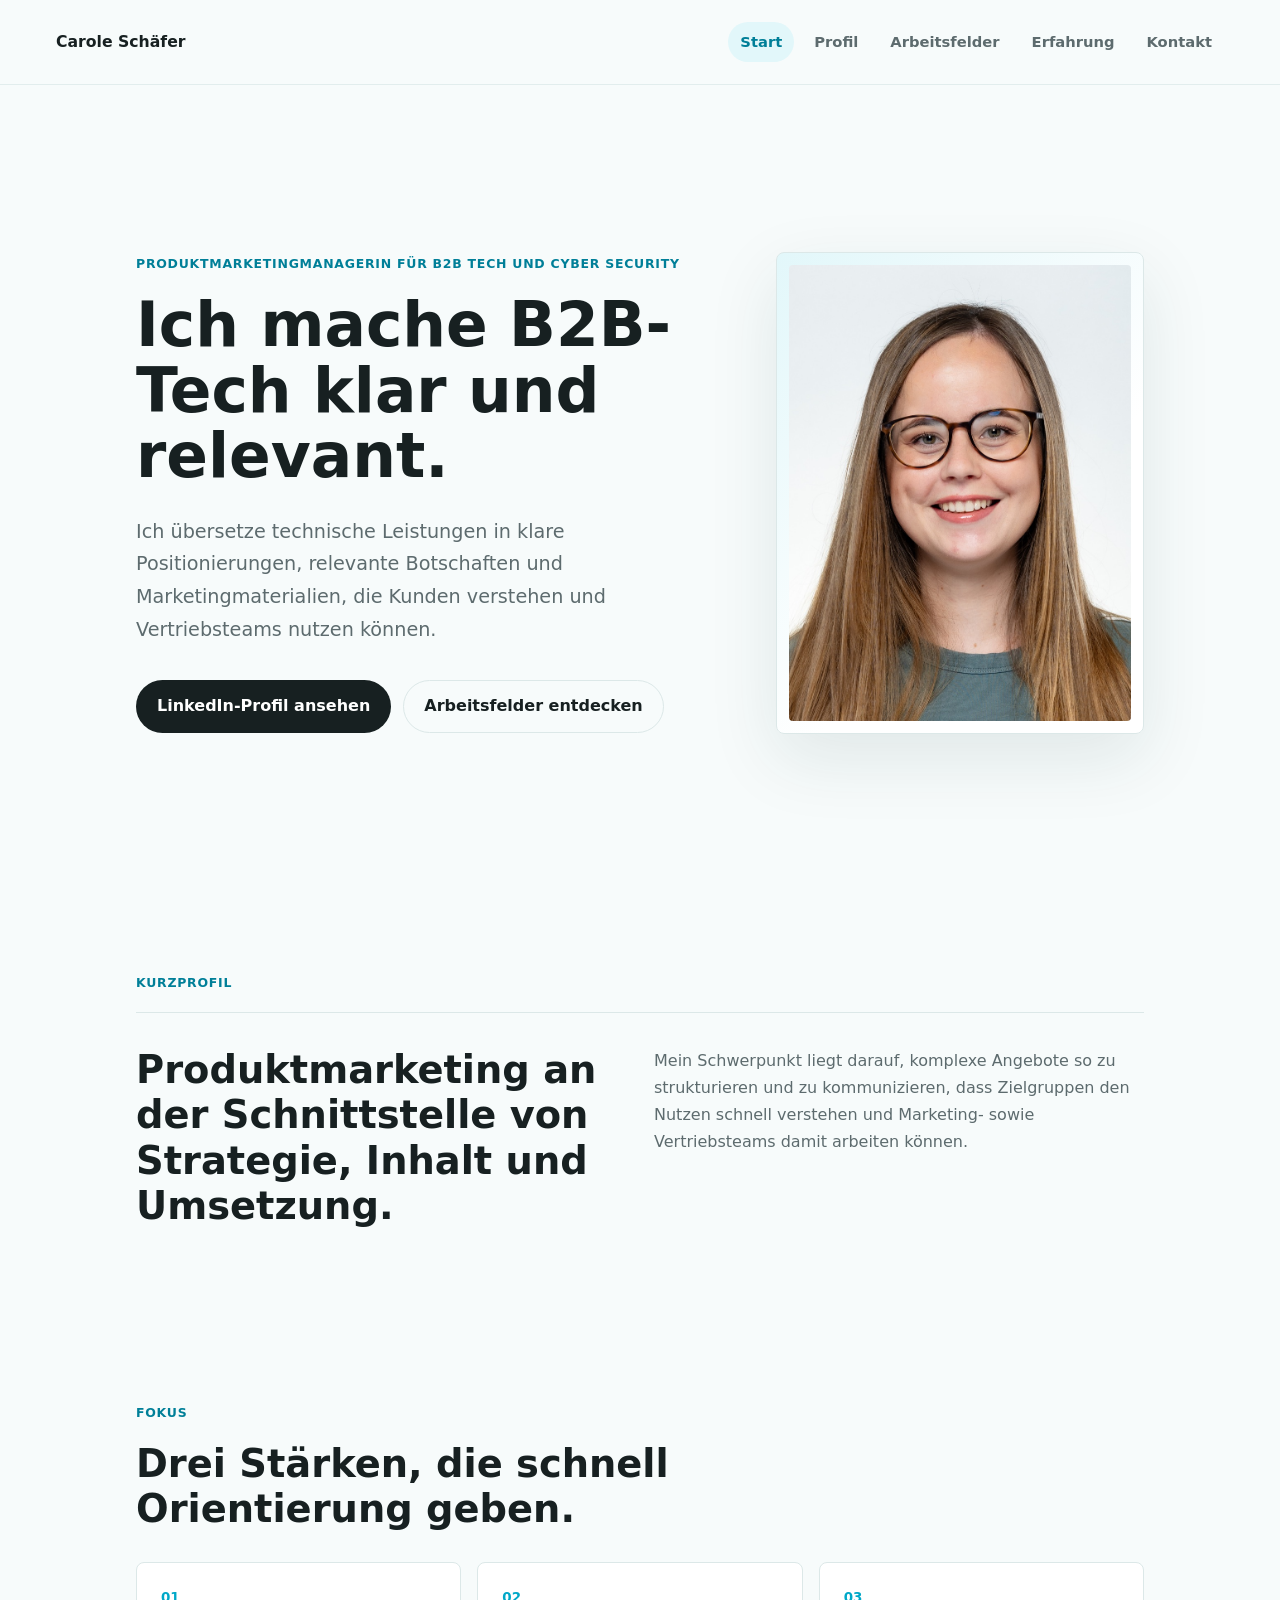
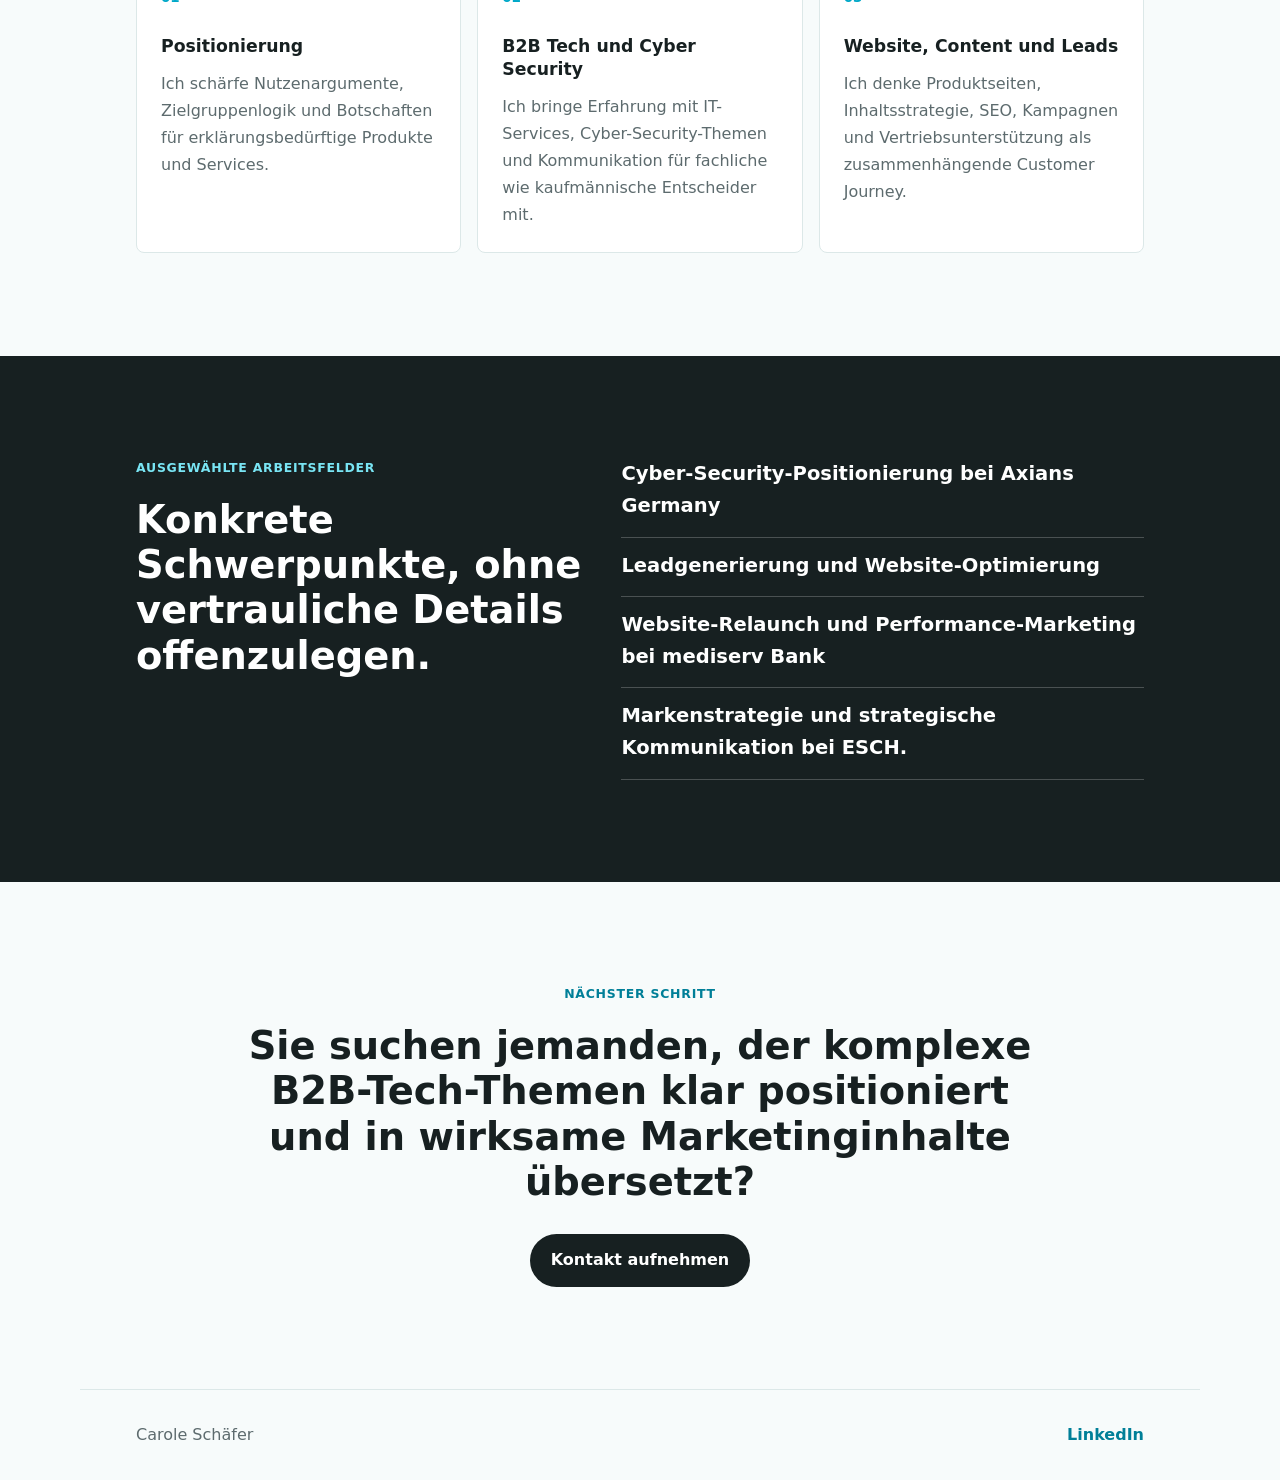
==== index.html @ c72635a1 "Build static portfolio website" ====
<!doctype html>
<html lang="de">
  <head>
    <meta charset="utf-8">
    <meta name="viewport" content="width=device-width, initial-scale=1">
    <title>Carole Schäfer | Produktmarketing für B2B Tech</title>
    <meta name="description" content="Carole Schäfer verbindet Produktmarketing, Positionierung und B2B-Kommunikation für erklärungsbedürftige IT- und Cyber-Security-Lösungen.">
    <link rel="stylesheet" href="styles.css">
  </head>
  <body>
    <header class="site-header">
      <a class="brand" href="index.html" aria-label="Startseite">Carole Schäfer</a>
      <nav class="site-nav" aria-label="Hauptnavigation">
        <a class="active" href="index.html">Start</a>
        <a href="profil.html">Profil</a>
        <a href="arbeitsfelder.html">Arbeitsfelder</a>
        <a href="erfahrung.html">Erfahrung</a>
        <a href="kontakt.html">Kontakt</a>
      </nav>
    </header>

    <main>
      <section class="hero">
        <div class="hero-copy">
          <p class="eyebrow">Produktmarketingmanagerin für B2B Tech und Cyber Security</p>
          <h1>Ich mache B2B-Tech klar und relevant.</h1>
          <p class="hero-text">Ich übersetze technische Leistungen in klare Positionierungen, relevante Botschaften und Marketingmaterialien, die Kunden verstehen und Vertriebsteams nutzen können.</p>
          <div class="hero-actions">
            <a class="button primary" href="https://www.linkedin.com/in/carole-schaefer/">LinkedIn-Profil ansehen</a>
            <a class="button secondary" href="arbeitsfelder.html">Arbeitsfelder entdecken</a>
          </div>
        </div>
        <figure class="portrait-frame">
          <img src="assets/carole-schaefer-portrait.jpg" alt="Porträt von Carole Schäfer" width="825" height="1100">
        </figure>
      </section>

      <section class="section compact">
        <div class="section-kicker">Kurzprofil</div>
        <div class="intro-grid">
          <h2>Produktmarketing an der Schnittstelle von Strategie, Inhalt und Umsetzung.</h2>
          <p>Mein Schwerpunkt liegt darauf, komplexe Angebote so zu strukturieren und zu kommunizieren, dass Zielgruppen den Nutzen schnell verstehen und Marketing- sowie Vertriebsteams damit arbeiten können.</p>
        </div>
      </section>

      <section class="section">
        <div class="section-heading">
          <p class="section-kicker">Fokus</p>
          <h2>Drei Stärken, die schnell Orientierung geben.</h2>
        </div>
        <div class="feature-grid">
          <article class="feature">
            <span>01</span>
            <h3>Positionierung</h3>
            <p>Ich schärfe Nutzenargumente, Zielgruppenlogik und Botschaften für erklärungsbedürftige Produkte und Services.</p>
          </article>
          <article class="feature">
            <span>02</span>
            <h3>B2B Tech und Cyber Security</h3>
            <p>Ich bringe Erfahrung mit IT-Services, Cyber-Security-Themen und Kommunikation für fachliche wie kaufmännische Entscheider mit.</p>
          </article>
          <article class="feature">
            <span>03</span>
            <h3>Website, Content und Leads</h3>
            <p>Ich denke Produktseiten, Inhaltsstrategie, SEO, Kampagnen und Vertriebsunterstützung als zusammenhängende Customer Journey.</p>
          </article>
        </div>
      </section>

      <section class="section split-band">
        <div>
          <p class="section-kicker">Ausgewählte Arbeitsfelder</p>
          <h2>Konkrete Schwerpunkte, ohne vertrauliche Details offenzulegen.</h2>
        </div>
        <div class="link-list">
          <a href="arbeitsfelder.html#cyber-security">Cyber-Security-Positionierung bei Axians Germany</a>
          <a href="arbeitsfelder.html#leadgenerierung">Leadgenerierung und Website-Optimierung</a>
          <a href="arbeitsfelder.html#mediserv">Website-Relaunch und Performance-Marketing bei mediserv Bank</a>
          <a href="arbeitsfelder.html#esch">Markenstrategie und strategische Kommunikation bei ESCH.</a>
        </div>
      </section>

      <section class="section closing-cta">
        <p class="section-kicker">Nächster Schritt</p>
        <h2>Sie suchen jemanden, der komplexe B2B-Tech-Themen klar positioniert und in wirksame Marketinginhalte übersetzt?</h2>
        <a class="button primary" href="kontakt.html">Kontakt aufnehmen</a>
      </section>
    </main>

    <footer class="site-footer">
      <p>Carole Schäfer</p>
      <a href="https://www.linkedin.com/in/carole-schaefer/">LinkedIn</a>
    </footer>
  </body>
</html>
---- styles.css ----
:root {
  --bg: #f7fbfb;
  --surface: #ffffff;
  --text: #172021;
  --muted: #5d6b6e;
  --line: #dce8e8;
  --accent: #00a8c8;
  --accent-deep: #007f98;
  --accent-soft: #e2f7fa;
  --shadow: 0 24px 70px rgba(20, 54, 58, 0.1);
  --font-sans: ui-sans-serif, system-ui, -apple-system, BlinkMacSystemFont, "Segoe UI", Arial, sans-serif;
  --max: 1120px;
}

* {
  box-sizing: border-box;
}

html {
  scroll-behavior: smooth;
}

body {
  margin: 0;
  background: var(--bg);
  color: var(--text);
  font-family: var(--font-sans);
  font-size: 16px;
  line-height: 1.65;
  text-rendering: optimizeLegibility;
  -webkit-font-smoothing: antialiased;
}

img {
  display: block;
  max-width: 100%;
}

a {
  color: inherit;
}

.site-header {
  align-items: center;
  background: rgba(247, 251, 251, 0.92);
  backdrop-filter: blur(18px);
  border-bottom: 1px solid rgba(220, 232, 232, 0.78);
  display: flex;
  gap: 28px;
  justify-content: space-between;
  margin: 0 auto;
  max-width: 100%;
  padding: 22px clamp(20px, 5vw, 56px);
  position: sticky;
  top: 0;
  z-index: 10;
}

.brand {
  color: var(--text);
  font-size: 0.98rem;
  font-weight: 720;
  letter-spacing: 0;
  text-decoration: none;
  white-space: nowrap;
}

.site-nav {
  align-items: center;
  display: flex;
  flex-wrap: wrap;
  gap: 8px;
  justify-content: flex-end;
}

.site-nav a {
  border-radius: 999px;
  color: var(--muted);
  font-size: 0.92rem;
  font-weight: 620;
  padding: 8px 12px;
  text-decoration: none;
}

.site-nav a:hover,
.site-nav a.active {
  background: var(--accent-soft);
  color: var(--accent-deep);
}

.hero,
.page-hero,
.contact-hero,
.section,
.site-footer {
  margin: 0 auto;
  max-width: var(--max);
  padding-left: clamp(20px, 5vw, 56px);
  padding-right: clamp(20px, 5vw, 56px);
}

.hero {
  align-items: center;
  display: grid;
  gap: clamp(36px, 7vw, 88px);
  grid-template-columns: minmax(0, 1.08fr) minmax(280px, 0.72fr);
  min-height: calc(100vh - 84px);
  padding-bottom: clamp(56px, 8vw, 92px);
  padding-top: clamp(56px, 8vw, 92px);
}

.hero-copy h1,
.page-hero h1,
.contact-hero h1 {
  font-family: var(--font-sans);
  font-size: clamp(2.55rem, 4.8vw, 4.55rem);
  font-weight: 700;
  letter-spacing: 0;
  line-height: 1.06;
  margin: 0;
  overflow-wrap: break-word;
}

.hero-copy h1 {
  max-width: 820px;
}

.page-hero h1,
.contact-hero h1 {
  font-size: clamp(2.35rem, 4vw, 3.95rem);
  max-width: 940px;
}

.eyebrow,
.section-kicker {
  color: var(--accent-deep);
  font-size: 0.78rem;
  font-weight: 760;
  letter-spacing: 0.06em;
  margin: 0 0 18px;
  text-transform: uppercase;
}

.hero-text,
.page-hero p,
.contact-hero p {
  color: var(--muted);
  font-size: clamp(1.05rem, 1.55vw, 1.2rem);
  line-height: 1.7;
  margin: 28px 0 0;
  max-width: 700px;
}

.hero-actions {
  display: flex;
  flex-wrap: wrap;
  gap: 12px;
  margin-top: 34px;
}

.button {
  align-items: center;
  border: 1px solid transparent;
  border-radius: 999px;
  display: inline-flex;
  font-weight: 700;
  justify-content: center;
  min-height: 48px;
  padding: 12px 20px;
  text-decoration: none;
  transition: transform 180ms ease, border-color 180ms ease, background 180ms ease;
}

.button:hover {
  transform: translateY(-1px);
}

.button.primary {
  background: var(--text);
  color: white;
}

.button.secondary {
  border-color: var(--line);
  color: var(--text);
}

.portrait-frame {
  background: linear-gradient(135deg, var(--accent-soft), #ffffff 62%);
  border: 1px solid var(--line);
  border-radius: 8px;
  box-shadow: var(--shadow);
  margin: 0;
  overflow: hidden;
  padding: 12px;
}

.portrait-frame img {
  aspect-ratio: 3 / 4;
  border-radius: 4px;
  height: auto;
  object-fit: cover;
  object-position: center top;
  width: 100%;
}

.section {
  padding-bottom: clamp(60px, 8vw, 104px);
  padding-top: clamp(60px, 8vw, 104px);
}

.section.compact {
  padding-bottom: clamp(44px, 6vw, 72px);
  padding-top: clamp(44px, 6vw, 72px);
}

.section-heading {
  margin-bottom: 30px;
  max-width: 720px;
}

h2,
h3,
p {
  overflow-wrap: anywhere;
}

h2 {
  font-size: clamp(1.85rem, 3vw, 2.9rem);
  font-weight: 690;
  letter-spacing: 0;
  line-height: 1.18;
  margin: 0;
}

h3 {
  font-size: 1.08rem;
  font-weight: 690;
  line-height: 1.32;
  margin: 0 0 12px;
}

p {
  margin: 0;
}

.intro-grid {
  border-top: 1px solid var(--line);
  display: grid;
  gap: 28px;
  grid-template-columns: 1fr 1fr;
  padding-top: 34px;
}

.intro-grid p,
.long-copy p,
.feature p,
.principle-grid p,
.work-item p,
.credential-grid p,
.contact-note p {
  color: var(--muted);
  font-size: 1rem;
  line-height: 1.7;
}

.feature-grid,
.principle-grid,
.credential-grid {
  display: grid;
  gap: 16px;
  grid-template-columns: repeat(3, minmax(0, 1fr));
}

.feature,
.principle-grid article,
.credential-grid article,
.contact-note {
  background: var(--surface);
  border: 1px solid var(--line);
  border-radius: 8px;
  padding: 24px;
}

.feature span {
  color: var(--accent);
  display: block;
  font-size: 0.84rem;
  font-weight: 760;
  margin-bottom: 26px;
}

.split-band {
  align-items: start;
  background: var(--text);
  color: white;
  display: grid;
  gap: 36px;
  grid-template-columns: 0.86fr 1fr;
  max-width: 100%;
  padding-left: max(clamp(20px, 5vw, 56px), calc((100vw - var(--max)) / 2 + 56px));
  padding-right: max(clamp(20px, 5vw, 56px), calc((100vw - var(--max)) / 2 + 56px));
}

.split-band .section-kicker {
  color: #79e5f4;
}

.link-list {
  display: grid;
  gap: 12px;
}

.link-list a {
  border-bottom: 1px solid rgba(255, 255, 255, 0.22);
  color: white;
  font-size: clamp(1.05rem, 1.55vw, 1.22rem);
  font-weight: 660;
  padding: 0 0 14px;
  text-decoration: none;
}

.link-list a:hover {
  color: #91edf7;
}

.closing-cta {
  text-align: center;
}

.closing-cta h2 {
  margin: 0 auto 30px;
  max-width: 820px;
}

.page-hero,
.contact-hero {
  padding-bottom: clamp(52px, 7vw, 88px);
  padding-top: clamp(70px, 10vw, 128px);
}

.page-hero h1,
.contact-hero h1 {
  max-width: 980px;
}

.profile-layout {
  align-items: start;
  border-top: 1px solid var(--line);
  display: grid;
  gap: clamp(28px, 5vw, 64px);
  grid-template-columns: minmax(220px, 0.38fr) minmax(0, 1fr);
  padding-top: 34px;
}

.profile-image {
  aspect-ratio: 4 / 5;
  border-radius: 8px;
  box-shadow: var(--shadow);
  object-fit: cover;
  object-position: center top;
  width: 100%;
}

.long-copy {
  display: grid;
  gap: 18px;
}

.long-copy h2 {
  margin-bottom: 6px;
}

.check-list {
  color: var(--muted);
  display: grid;
  gap: 12px;
  list-style: none;
  margin: 0;
  padding: 0;
}

.check-list li {
  padding-left: 24px;
  position: relative;
}

.check-list li::before {
  background: var(--accent);
  border-radius: 999px;
  content: "";
  height: 7px;
  left: 0;
  position: absolute;
  top: 0.72em;
  width: 7px;
}

.split-band .check-list {
  color: rgba(255, 255, 255, 0.78);
}

.work-stack {
  display: grid;
  gap: 22px;
}

.work-item {
  background: var(--surface);
  border: 1px solid var(--line);
  border-radius: 8px;
  display: grid;
  gap: 18px;
  padding: clamp(24px, 5vw, 44px);
}

.timeline {
  display: grid;
  gap: 18px;
}

.timeline-item {
  align-items: start;
  background: var(--surface);
  border: 1px solid var(--line);
  border-radius: 8px;
  display: grid;
  gap: 28px;
  grid-template-columns: 0.34fr 1fr;
  padding: clamp(24px, 5vw, 42px);
}

.timeline-meta {
  display: grid;
  gap: 6px;
}

.timeline-meta span,
.timeline-meta em {
  color: var(--muted);
  font-style: normal;
}

.timeline-meta strong {
  color: var(--accent-deep);
}

.timeline-item h2 {
  font-family: var(--font-sans);
  font-size: clamp(1.45rem, 2vw, 2rem);
  font-weight: 690;
  line-height: 1.18;
  margin-bottom: 18px;
}

.tag-list {
  display: flex;
  flex-wrap: wrap;
  gap: 10px;
}

.tag-list span {
  background: var(--accent-soft);
  border: 1px solid #c6eef3;
  border-radius: 999px;
  color: var(--accent-deep);
  font-size: 0.92rem;
  font-weight: 650;
  padding: 9px 13px;
}

.contact-hero {
  min-height: calc(100vh - 180px);
}

.contact-hero .button {
  margin-top: 34px;
}

.contact-note {
  margin-left: auto;
  margin-right: auto;
  max-width: 760px;
  text-align: center;
}

.contact-note h2 {
  font-size: clamp(1.6rem, 2.4vw, 2.25rem);
  margin-bottom: 16px;
}

.site-footer {
  align-items: center;
  border-top: 1px solid var(--line);
  color: var(--muted);
  display: flex;
  justify-content: space-between;
  padding-bottom: 32px;
  padding-top: 32px;
}

.site-footer a {
  color: var(--accent-deep);
  font-weight: 700;
  text-decoration: none;
}

@media (max-width: 900px) {
  .hero,
  .intro-grid,
  .split-band,
  .profile-layout,
  .timeline-item {
    grid-template-columns: 1fr;
  }

  .hero {
    min-height: 0;
  }

  .portrait-frame {
    max-width: 460px;
  }

  .feature-grid,
  .principle-grid,
  .credential-grid {
    grid-template-columns: 1fr;
  }

  .split-band {
    padding-left: clamp(20px, 5vw, 56px);
    padding-right: clamp(20px, 5vw, 56px);
  }
}

@media (max-width: 640px) {
  .site-header {
    align-items: flex-start;
    flex-direction: column;
    gap: 14px;
    padding-bottom: 16px;
    padding-top: 16px;
    position: static;
  }

  .site-nav {
    justify-content: flex-start;
  }

  .site-nav a {
    font-size: 0.88rem;
    padding: 7px 9px;
  }

  .hero-copy h1,
  .page-hero h1,
  .contact-hero h1 {
    font-size: clamp(2rem, 8.4vw, 2.48rem);
    line-height: 1.08;
  }

  .hero-actions,
  .button {
    width: 100%;
  }

  .portrait-frame {
    max-width: none;
  }

  .feature,
  .principle-grid article,
  .credential-grid article,
  .work-item,
  .timeline-item {
    padding: 20px;
  }

  .site-footer {
    align-items: flex-start;
    flex-direction: column;
    gap: 10px;
  }
}
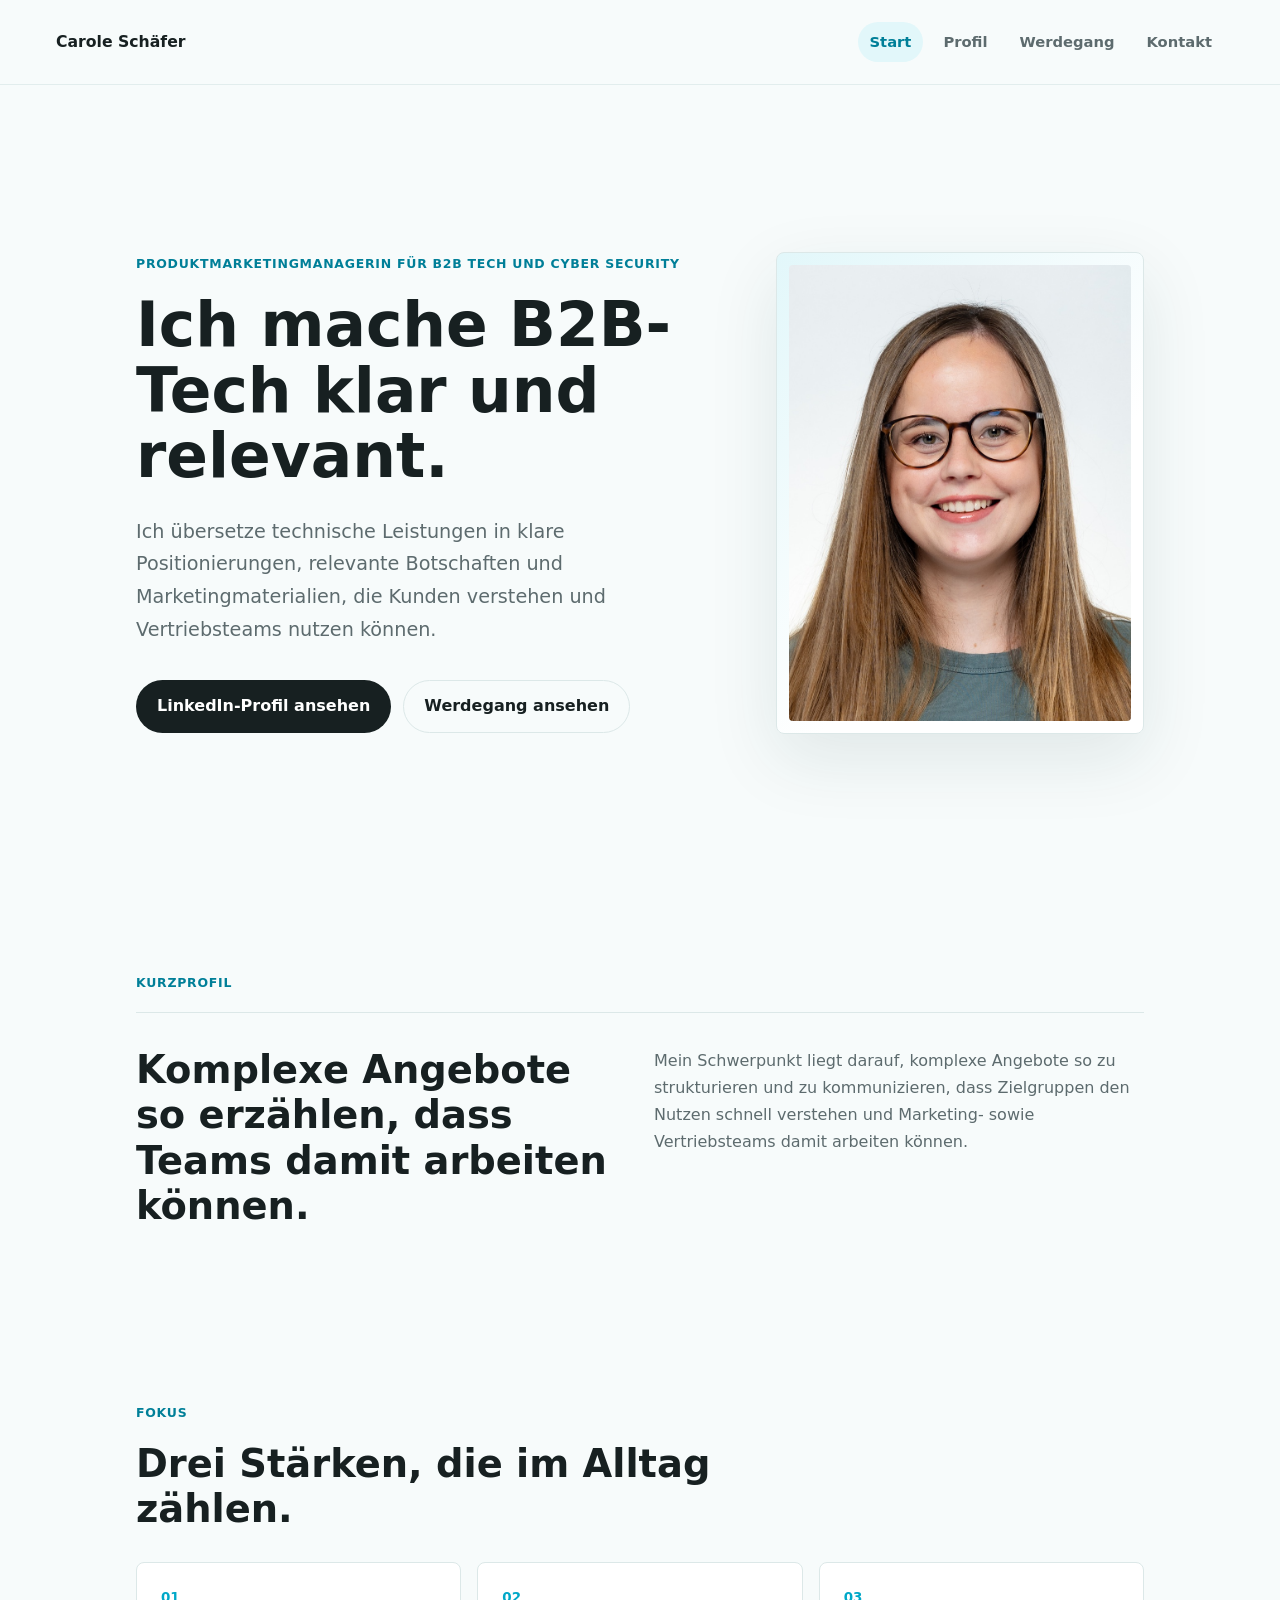
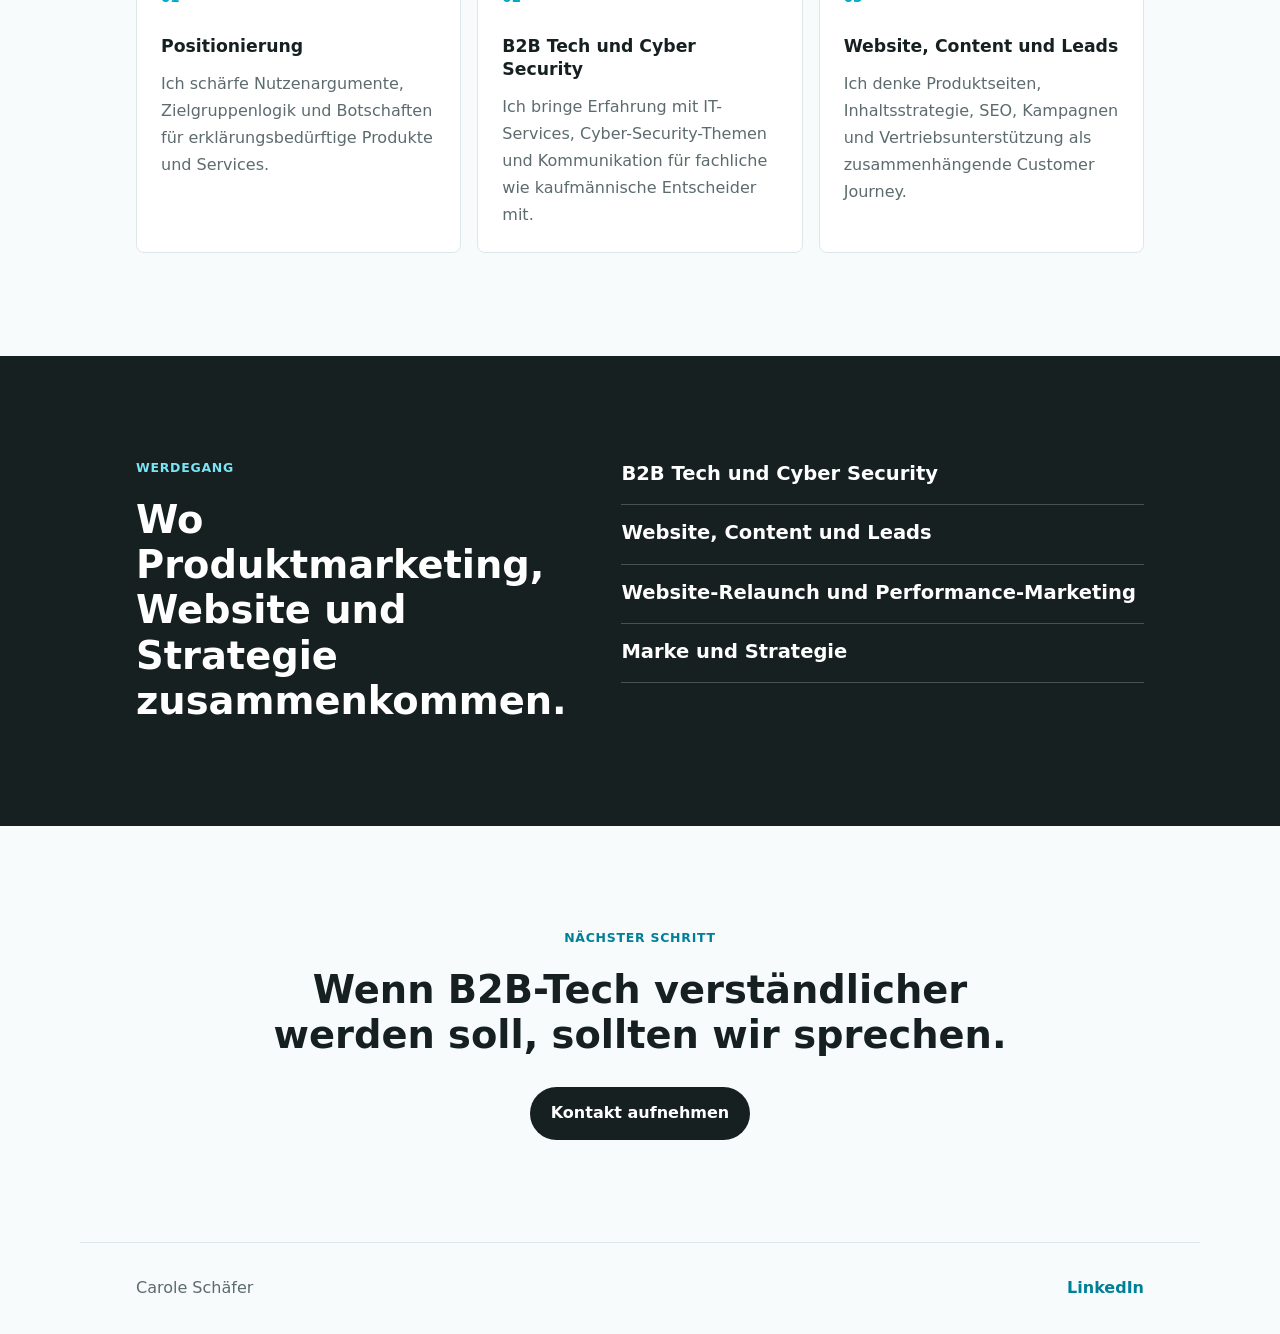
==== commit 4394739b: "Consolidate portfolio sections into Werdegang" ====
--- a/index.html
+++ b/index.html
@@ -7,14 +7,13 @@
     <meta name="description" content="Carole Schäfer verbindet Produktmarketing, Positionierung und B2B-Kommunikation für erklärungsbedürftige IT- und Cyber-Security-Lösungen.">
     <link rel="stylesheet" href="styles.css">
   </head>
-  <body>
+  <body class="home-page">
     <header class="site-header">
       <a class="brand" href="index.html" aria-label="Startseite">Carole Schäfer</a>
       <nav class="site-nav" aria-label="Hauptnavigation">
         <a class="active" href="index.html">Start</a>
         <a href="profil.html">Profil</a>
-        <a href="arbeitsfelder.html">Arbeitsfelder</a>
-        <a href="erfahrung.html">Erfahrung</a>
+        <a href="werdegang.html">Werdegang</a>
         <a href="kontakt.html">Kontakt</a>
       </nav>
     </header>
@@ -27,7 +26,7 @@
           <p class="hero-text">Ich übersetze technische Leistungen in klare Positionierungen, relevante Botschaften und Marketingmaterialien, die Kunden verstehen und Vertriebsteams nutzen können.</p>
           <div class="hero-actions">
             <a class="button primary" href="https://www.linkedin.com/in/carole-schaefer/">LinkedIn-Profil ansehen</a>
-            <a class="button secondary" href="arbeitsfelder.html">Arbeitsfelder entdecken</a>
+            <a class="button secondary" href="werdegang.html">Werdegang ansehen</a>
           </div>
         </div>
         <figure class="portrait-frame">
@@ -38,7 +37,7 @@
       <section class="section compact">
         <div class="section-kicker">Kurzprofil</div>
         <div class="intro-grid">
-          <h2>Produktmarketing an der Schnittstelle von Strategie, Inhalt und Umsetzung.</h2>
+          <h2>Komplexe Angebote so erzählen, dass Teams damit arbeiten können.</h2>
           <p>Mein Schwerpunkt liegt darauf, komplexe Angebote so zu strukturieren und zu kommunizieren, dass Zielgruppen den Nutzen schnell verstehen und Marketing- sowie Vertriebsteams damit arbeiten können.</p>
         </div>
       </section>
@@ -46,7 +45,7 @@
       <section class="section">
         <div class="section-heading">
           <p class="section-kicker">Fokus</p>
-          <h2>Drei Stärken, die schnell Orientierung geben.</h2>
+          <h2>Drei Stärken, die im Alltag zählen.</h2>
         </div>
         <div class="feature-grid">
           <article class="feature">
@@ -69,20 +68,20 @@
 
       <section class="section split-band">
         <div>
-          <p class="section-kicker">Ausgewählte Arbeitsfelder</p>
-          <h2>Konkrete Schwerpunkte, ohne vertrauliche Details offenzulegen.</h2>
+          <p class="section-kicker">Werdegang</p>
+          <h2>Wo Produktmarketing, Website und Strategie zusammenkommen.</h2>
         </div>
         <div class="link-list">
-          <a href="arbeitsfelder.html#cyber-security">Cyber-Security-Positionierung bei Axians Germany</a>
-          <a href="arbeitsfelder.html#leadgenerierung">Leadgenerierung und Website-Optimierung</a>
-          <a href="arbeitsfelder.html#mediserv">Website-Relaunch und Performance-Marketing bei mediserv Bank</a>
-          <a href="arbeitsfelder.html#esch">Markenstrategie und strategische Kommunikation bei ESCH.</a>
+          <a href="werdegang.html#cyber-security">B2B Tech und Cyber Security</a>
+          <a href="werdegang.html#leadgenerierung">Website, Content und Leads</a>
+          <a href="werdegang.html#mediserv">Website-Relaunch und Performance-Marketing</a>
+          <a href="werdegang.html#esch">Marke und Strategie</a>
         </div>
       </section>
 
       <section class="section closing-cta">
         <p class="section-kicker">Nächster Schritt</p>
-        <h2>Sie suchen jemanden, der komplexe B2B-Tech-Themen klar positioniert und in wirksame Marketinginhalte übersetzt?</h2>
+        <h2>Wenn B2B-Tech verständlicher werden soll, sollten wir sprechen.</h2>
         <a class="button primary" href="kontakt.html">Kontakt aufnehmen</a>
       </section>
     </main>
--- a/styles.css
+++ b/styles.css
@@ -205,11 +205,21 @@
 }
 
 .section {
+  padding-bottom: clamp(42px, 5.5vw, 74px);
+  padding-top: clamp(42px, 5.5vw, 74px);
+}
+
+.section.compact {
+  padding-bottom: clamp(34px, 4.5vw, 54px);
+  padding-top: clamp(34px, 4.5vw, 54px);
+}
+
+.home-page .section {
   padding-bottom: clamp(60px, 8vw, 104px);
   padding-top: clamp(60px, 8vw, 104px);
 }
 
-.section.compact {
+.home-page .section.compact {
   padding-bottom: clamp(44px, 6vw, 72px);
   padding-top: clamp(44px, 6vw, 72px);
 }
@@ -257,6 +267,7 @@
 .feature p,
 .principle-grid p,
 .work-item p,
+.timeline-item p,
 .credential-grid p,
 .contact-note p {
   color: var(--muted);
@@ -335,8 +346,8 @@
 
 .page-hero,
 .contact-hero {
-  padding-bottom: clamp(52px, 7vw, 88px);
-  padding-top: clamp(70px, 10vw, 128px);
+  padding-bottom: clamp(36px, 5vw, 64px);
+  padding-top: clamp(46px, 7vw, 88px);
 }
 
 .page-hero h1,
@@ -349,16 +360,15 @@
   border-top: 1px solid var(--line);
   display: grid;
   gap: clamp(28px, 5vw, 64px);
-  grid-template-columns: minmax(220px, 0.38fr) minmax(0, 1fr);
+  grid-template-columns: minmax(300px, 0.48fr) minmax(0, 1fr);
   padding-top: 34px;
 }
 
 .profile-image {
-  aspect-ratio: 4 / 5;
+  background: var(--surface);
   border-radius: 8px;
   box-shadow: var(--shadow);
-  object-fit: cover;
-  object-position: center top;
+  height: auto;
   width: 100%;
 }
 
@@ -453,6 +463,10 @@
   margin-bottom: 18px;
 }
 
+.timeline-item .check-list {
+  margin-top: 16px;
+}
+
 .tag-list {
   display: flex;
   flex-wrap: wrap;
@@ -470,7 +484,7 @@
 }
 
 .contact-hero {
-  min-height: calc(100vh - 180px);
+  min-height: 0;
 }
 
 .contact-hero .button {
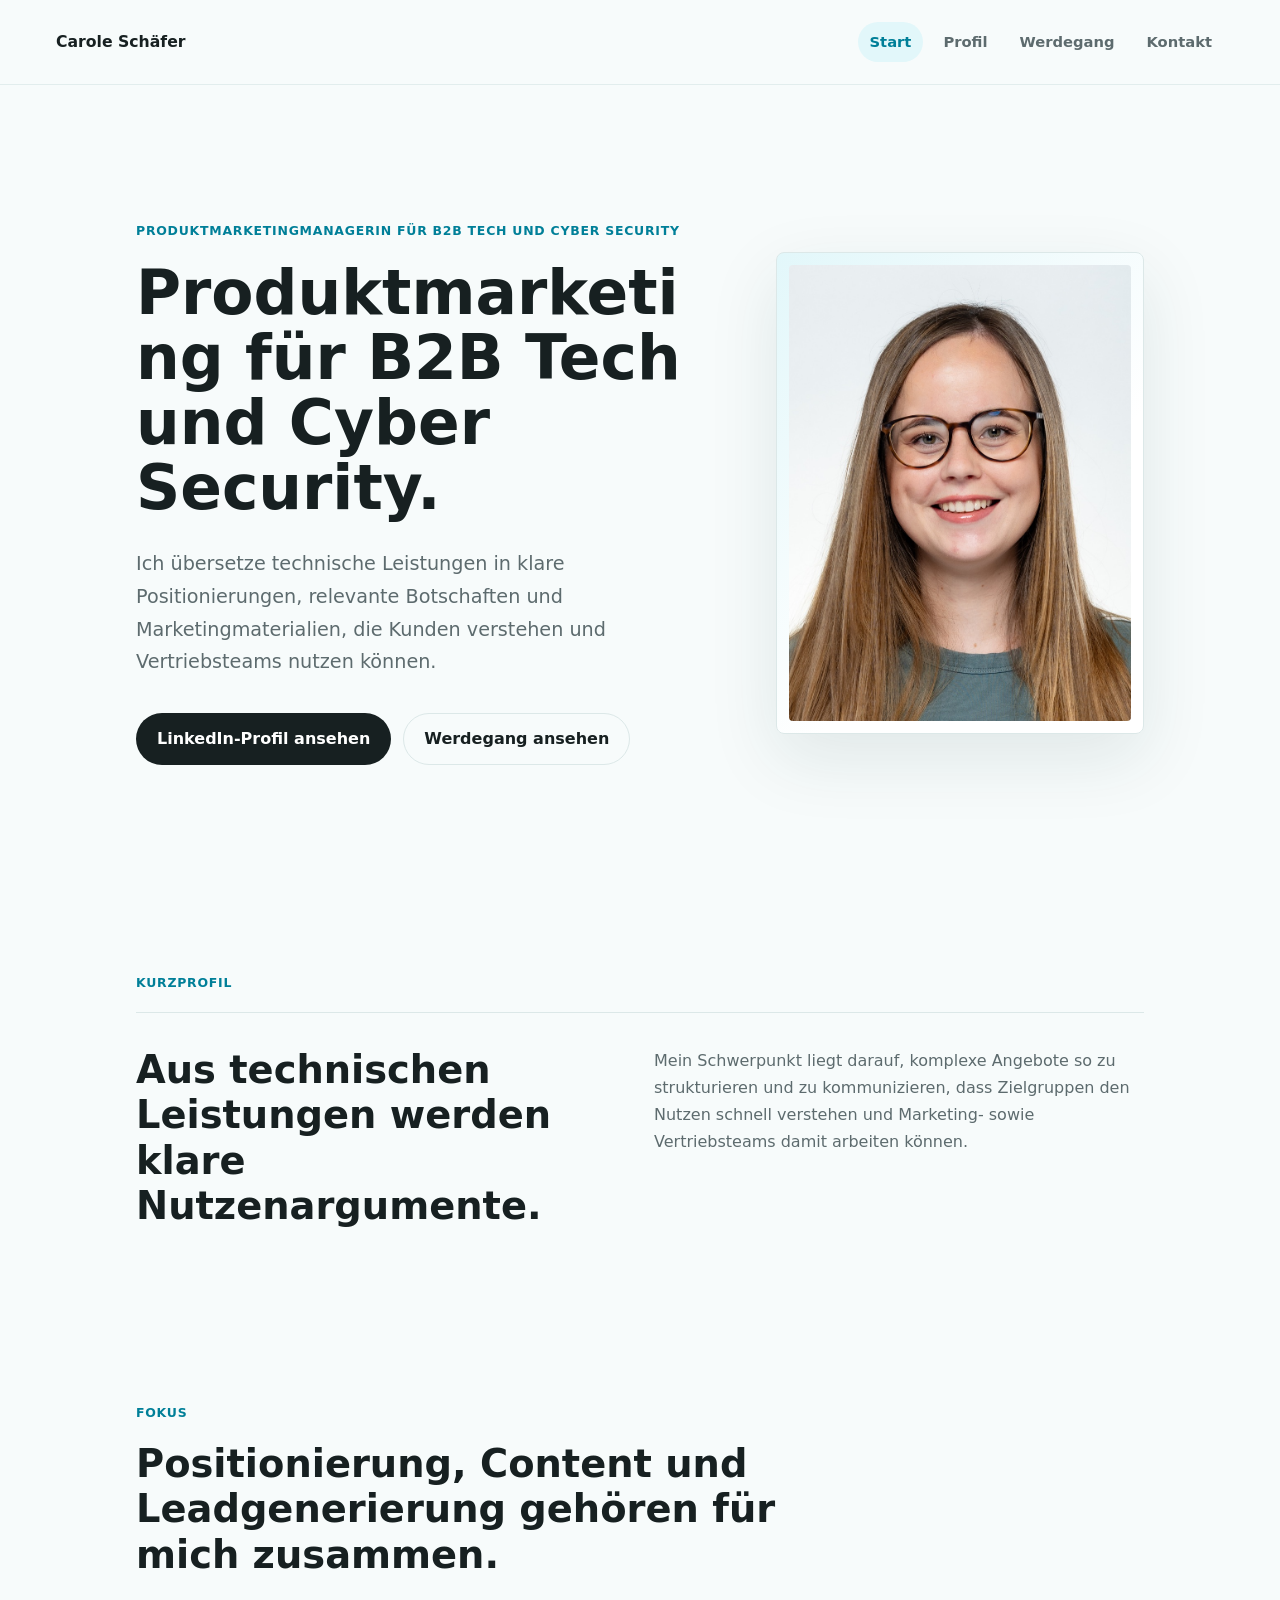
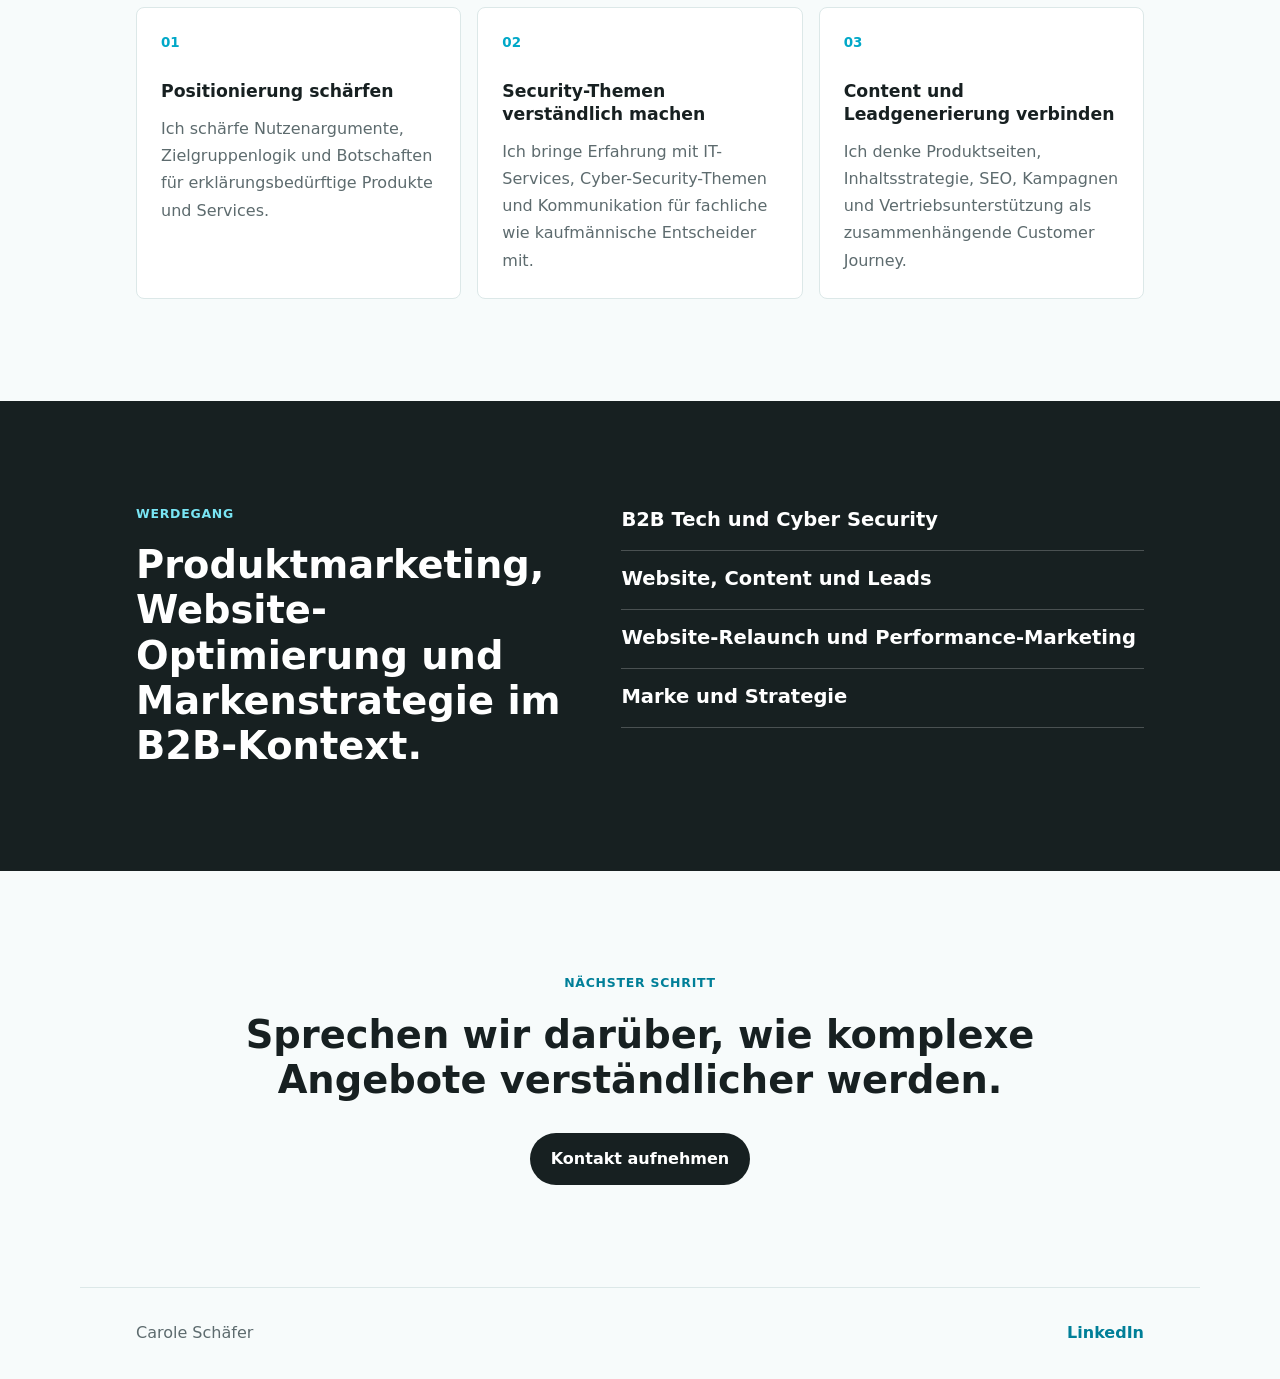
==== commit 2c02050d: "Refine portfolio wording" ====
--- a/index.html
+++ b/index.html
@@ -22,7 +22,7 @@
       <section class="hero">
         <div class="hero-copy">
           <p class="eyebrow">Produktmarketingmanagerin für B2B Tech und Cyber Security</p>
-          <h1>Ich mache B2B-Tech klar und relevant.</h1>
+          <h1>Produktmarketing für B2B Tech und Cyber Security.</h1>
           <p class="hero-text">Ich übersetze technische Leistungen in klare Positionierungen, relevante Botschaften und Marketingmaterialien, die Kunden verstehen und Vertriebsteams nutzen können.</p>
           <div class="hero-actions">
             <a class="button primary" href="https://www.linkedin.com/in/carole-schaefer/">LinkedIn-Profil ansehen</a>
@@ -37,7 +37,7 @@
       <section class="section compact">
         <div class="section-kicker">Kurzprofil</div>
         <div class="intro-grid">
-          <h2>Komplexe Angebote so erzählen, dass Teams damit arbeiten können.</h2>
+          <h2>Aus technischen Leistungen werden klare Nutzenargumente.</h2>
           <p>Mein Schwerpunkt liegt darauf, komplexe Angebote so zu strukturieren und zu kommunizieren, dass Zielgruppen den Nutzen schnell verstehen und Marketing- sowie Vertriebsteams damit arbeiten können.</p>
         </div>
       </section>
@@ -45,22 +45,22 @@
       <section class="section">
         <div class="section-heading">
           <p class="section-kicker">Fokus</p>
-          <h2>Drei Stärken, die im Alltag zählen.</h2>
+          <h2>Positionierung, Content und Leadgenerierung gehören für mich zusammen.</h2>
         </div>
         <div class="feature-grid">
           <article class="feature">
             <span>01</span>
-            <h3>Positionierung</h3>
+            <h3>Positionierung schärfen</h3>
             <p>Ich schärfe Nutzenargumente, Zielgruppenlogik und Botschaften für erklärungsbedürftige Produkte und Services.</p>
           </article>
           <article class="feature">
             <span>02</span>
-            <h3>B2B Tech und Cyber Security</h3>
+            <h3>Security-Themen verständlich machen</h3>
             <p>Ich bringe Erfahrung mit IT-Services, Cyber-Security-Themen und Kommunikation für fachliche wie kaufmännische Entscheider mit.</p>
           </article>
           <article class="feature">
             <span>03</span>
-            <h3>Website, Content und Leads</h3>
+            <h3>Content und Leadgenerierung verbinden</h3>
             <p>Ich denke Produktseiten, Inhaltsstrategie, SEO, Kampagnen und Vertriebsunterstützung als zusammenhängende Customer Journey.</p>
           </article>
         </div>
@@ -69,7 +69,7 @@
       <section class="section split-band">
         <div>
           <p class="section-kicker">Werdegang</p>
-          <h2>Wo Produktmarketing, Website und Strategie zusammenkommen.</h2>
+          <h2>Produktmarketing, Website-Optimierung und Markenstrategie im B2B-Kontext.</h2>
         </div>
         <div class="link-list">
           <a href="werdegang.html#cyber-security">B2B Tech und Cyber Security</a>
@@ -81,7 +81,7 @@
 
       <section class="section closing-cta">
         <p class="section-kicker">Nächster Schritt</p>
-        <h2>Wenn B2B-Tech verständlicher werden soll, sollten wir sprechen.</h2>
+        <h2>Sprechen wir darüber, wie komplexe Angebote verständlicher werden.</h2>
         <a class="button primary" href="kontakt.html">Kontakt aufnehmen</a>
       </section>
     </main>
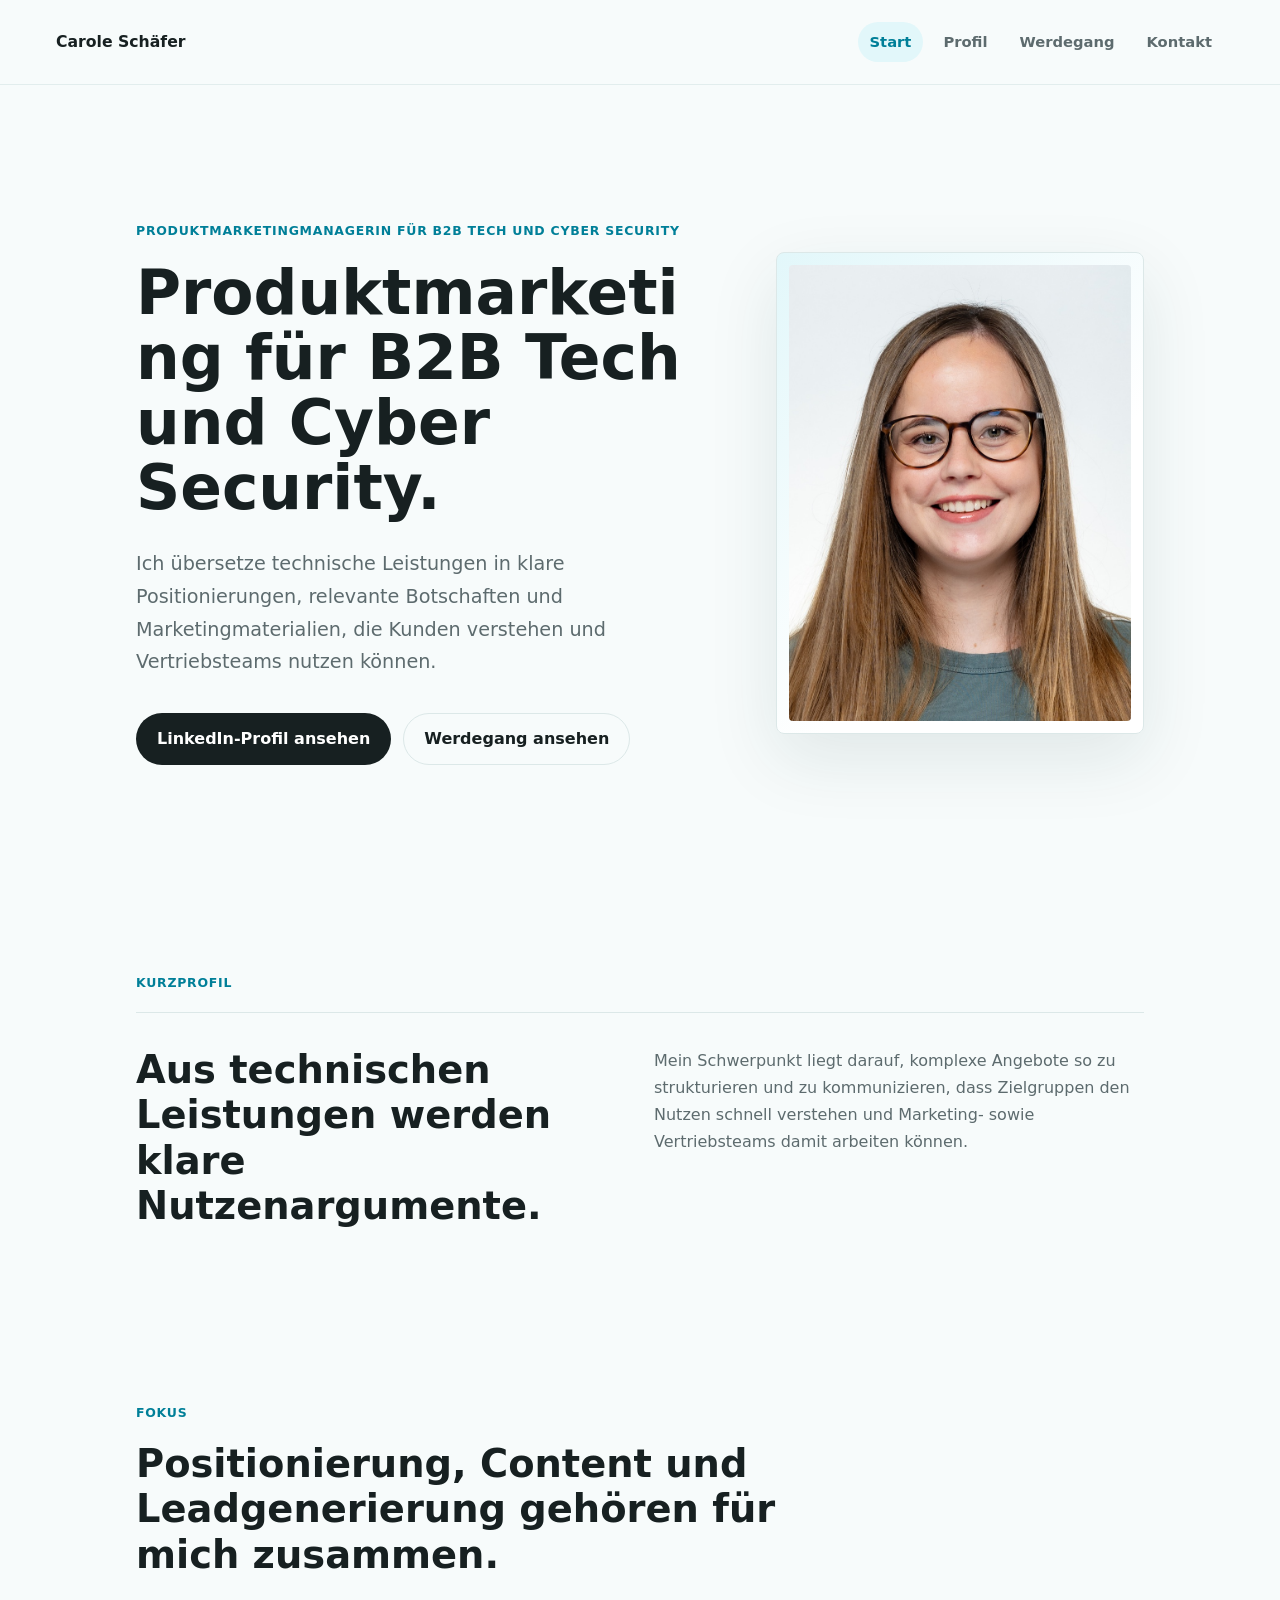
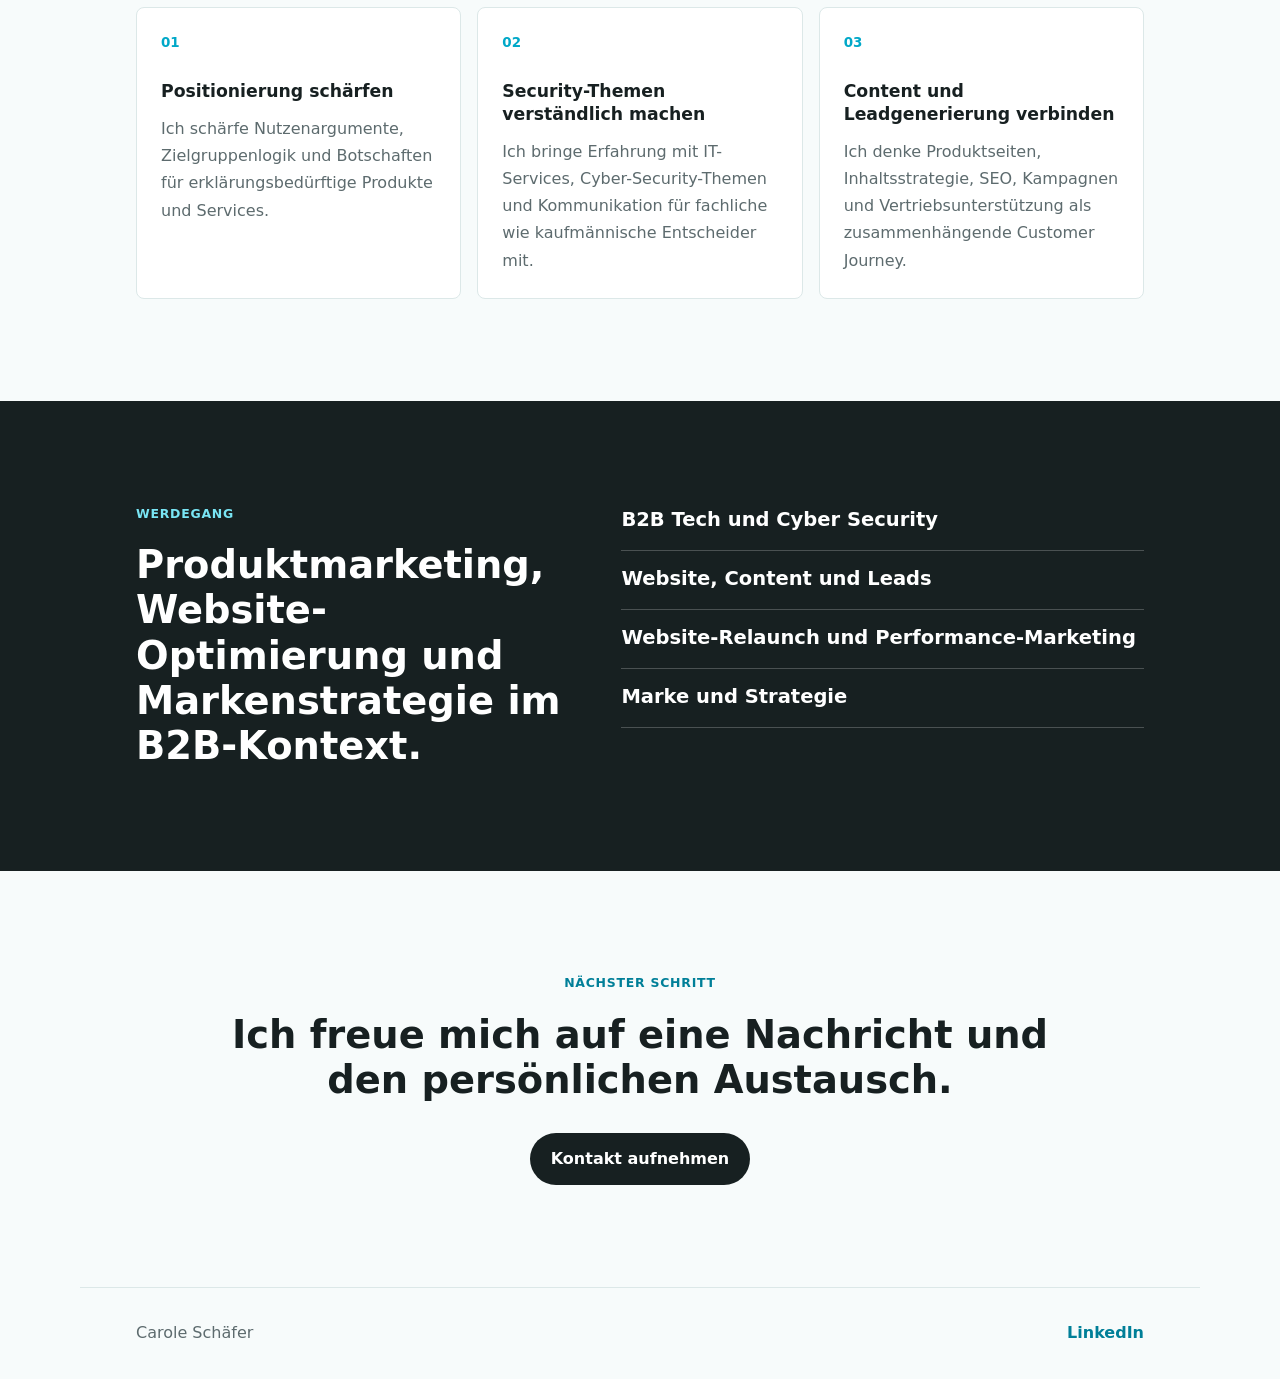
==== commit 050c377b: "Update homepage contact CTA" ====
--- a/index.html
+++ b/index.html
@@ -81,7 +81,7 @@
 
       <section class="section closing-cta">
         <p class="section-kicker">Nächster Schritt</p>
-        <h2>Sprechen wir darüber, wie komplexe Angebote verständlicher werden.</h2>
+        <h2>Ich freue mich auf eine Nachricht und den persönlichen Austausch.</h2>
         <a class="button primary" href="kontakt.html">Kontakt aufnehmen</a>
       </section>
     </main>
--- a/styles.css
+++ b/styles.css
@@ -283,6 +283,10 @@
   grid-template-columns: repeat(3, minmax(0, 1fr));
 }
 
+.credential-grid {
+  grid-template-columns: repeat(2, minmax(0, 1fr));
+}
+
 .feature,
 .principle-grid article,
 .credential-grid article,
@@ -483,6 +487,55 @@
   padding: 9px 13px;
 }
 
+.learning-grid {
+  display: grid;
+  gap: 14px;
+  grid-template-columns: repeat(2, minmax(0, 1fr));
+}
+
+.learning-item {
+  align-items: start;
+  background: var(--surface);
+  border: 1px solid var(--line);
+  border-radius: 8px;
+  display: grid;
+  gap: 16px;
+  grid-template-columns: auto 1fr;
+  padding: 22px;
+}
+
+.learning-logo {
+  align-items: center;
+  background: var(--accent-soft);
+  border: 1px solid #c6eef3;
+  border-radius: 8px;
+  height: 42px;
+  object-fit: contain;
+  padding: 7px;
+  width: 42px;
+}
+
+.learning-item h3 {
+  margin-bottom: 8px;
+}
+
+.learning-item a {
+  color: var(--text);
+  text-decoration-color: rgba(0, 127, 152, 0.32);
+  text-decoration-thickness: 2px;
+  text-underline-offset: 4px;
+}
+
+.learning-item a:hover {
+  color: var(--accent-deep);
+}
+
+.learning-item p {
+  color: var(--muted);
+  font-size: 0.96rem;
+  line-height: 1.65;
+}
+
 .contact-hero {
   min-height: 0;
 }
@@ -538,7 +591,8 @@
 
   .feature-grid,
   .principle-grid,
-  .credential-grid {
+  .credential-grid,
+  .learning-grid {
     grid-template-columns: 1fr;
   }
 
@@ -586,6 +640,7 @@
   .feature,
   .principle-grid article,
   .credential-grid article,
+  .learning-item,
   .work-item,
   .timeline-item {
     padding: 20px;
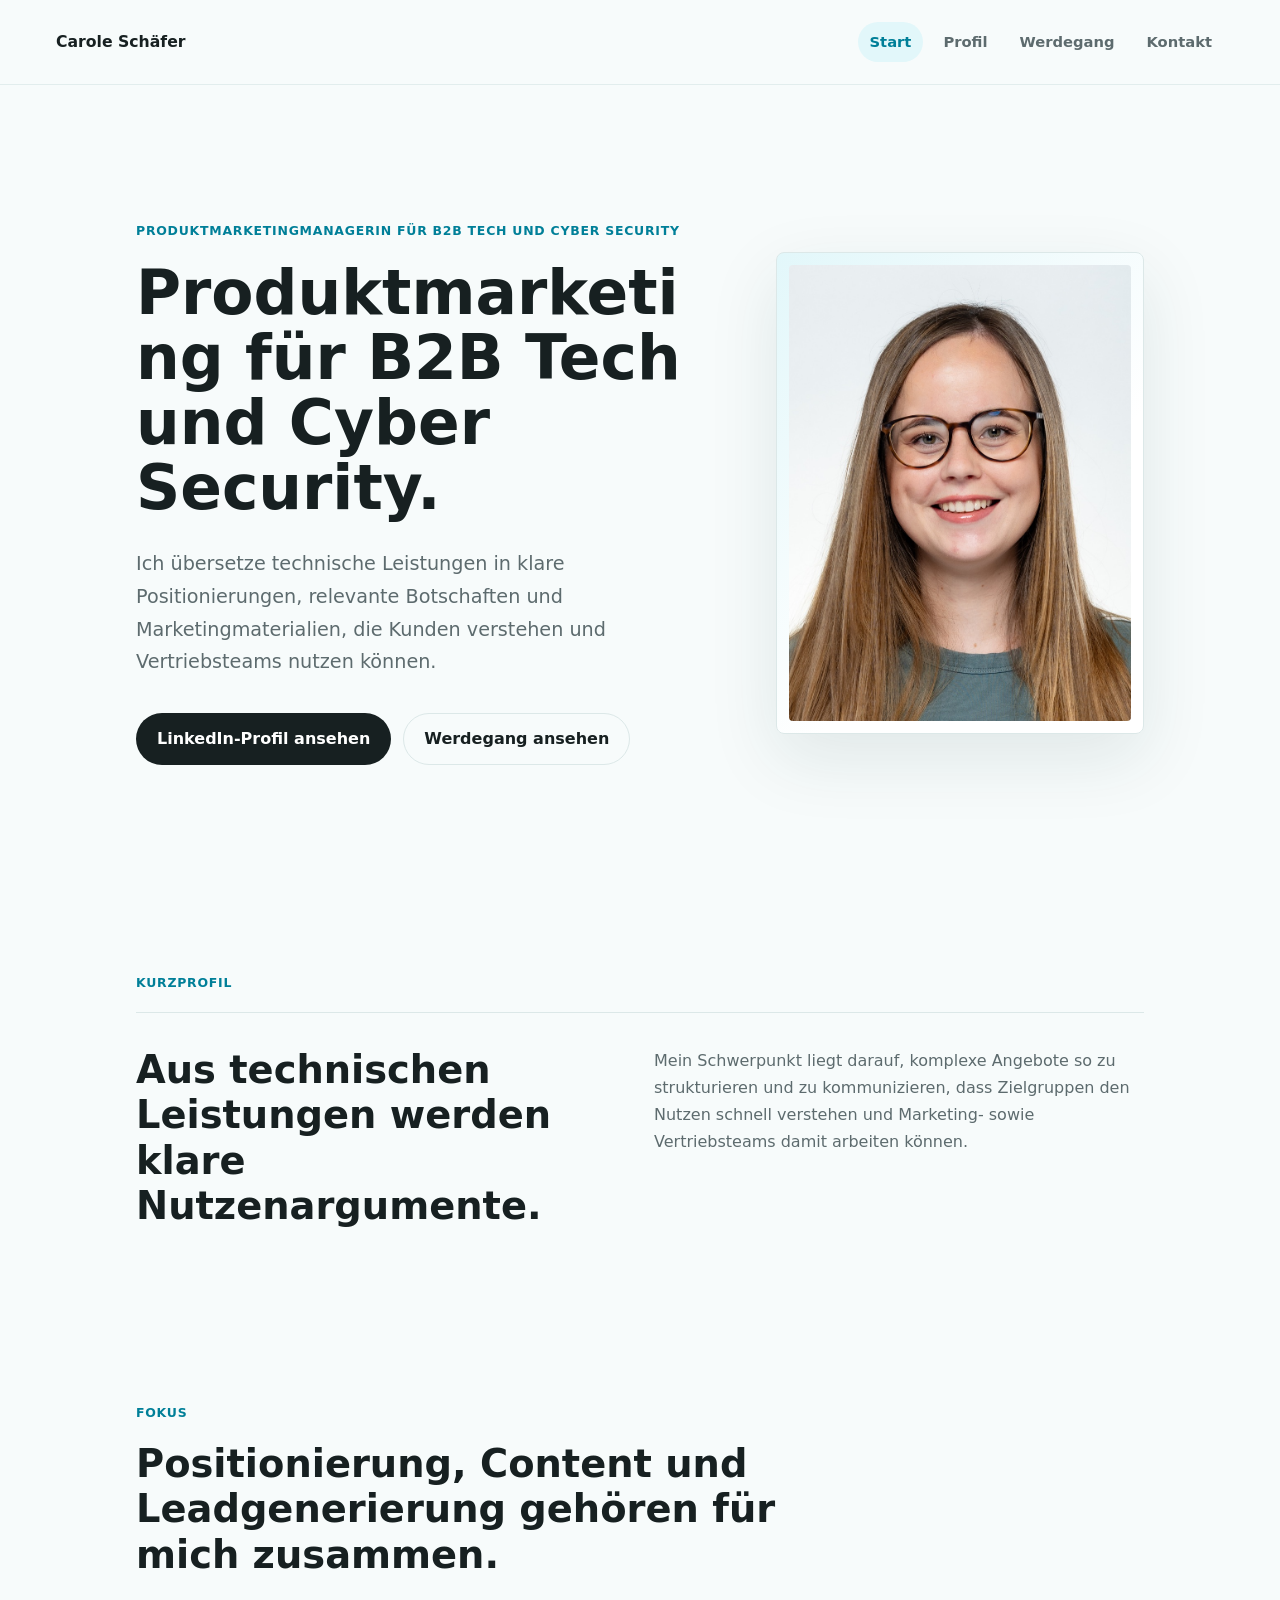
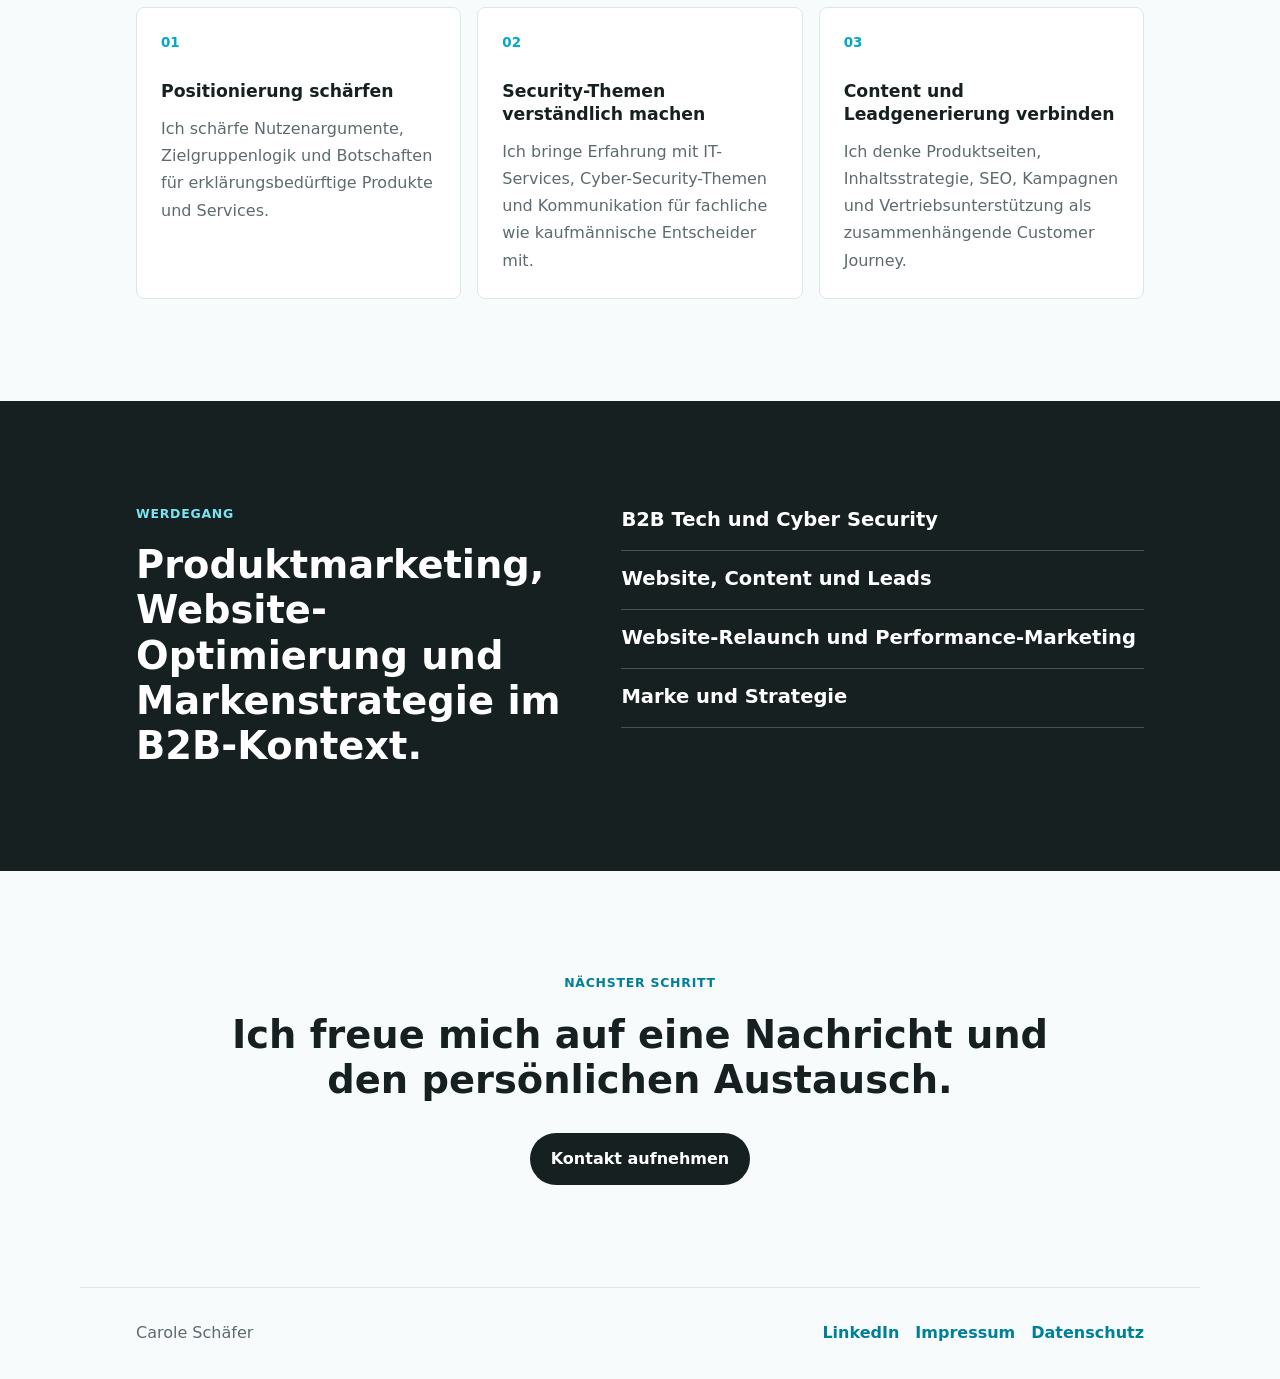
==== commit ddd6c447: "Add legal pages" ====
--- a/index.html
+++ b/index.html
@@ -88,7 +88,11 @@
 
     <footer class="site-footer">
       <p>Carole Schäfer</p>
-      <a href="https://www.linkedin.com/in/carole-schaefer/">LinkedIn</a>
+      <nav class="footer-nav" aria-label="Footer-Navigation">
+        <a href="https://www.linkedin.com/in/carole-schaefer/">LinkedIn</a>
+        <a href="impressum.html">Impressum</a>
+        <a href="datenschutz.html">Datenschutz</a>
+      </nav>
     </footer>
   </body>
 </html>
--- a/styles.css
+++ b/styles.css
@@ -572,6 +572,48 @@
   text-decoration: none;
 }
 
+.footer-nav {
+  align-items: center;
+  display: flex;
+  flex-wrap: wrap;
+  gap: 16px;
+}
+
+.legal-hero {
+  padding-bottom: 18px;
+}
+
+.legal-copy {
+  background: var(--surface);
+  border: 1px solid var(--line);
+  border-radius: 8px;
+  display: grid;
+  gap: 16px;
+  max-width: 820px;
+  padding: clamp(24px, 5vw, 42px);
+}
+
+.legal-copy h2 {
+  font-size: clamp(1.2rem, 1.8vw, 1.55rem);
+  margin-top: 16px;
+}
+
+.legal-copy h2:first-child {
+  margin-top: 0;
+}
+
+.legal-copy p {
+  color: var(--muted);
+}
+
+.legal-copy a {
+  color: var(--accent-deep);
+  font-weight: 700;
+  text-decoration-color: rgba(0, 127, 152, 0.32);
+  text-decoration-thickness: 2px;
+  text-underline-offset: 4px;
+}
+
 @media (max-width: 900px) {
   .hero,
   .intro-grid,
@@ -651,4 +693,10 @@
     flex-direction: column;
     gap: 10px;
   }
-}
+
+  .footer-nav {
+    align-items: flex-start;
+    flex-direction: column;
+    gap: 8px;
+  }
+}
